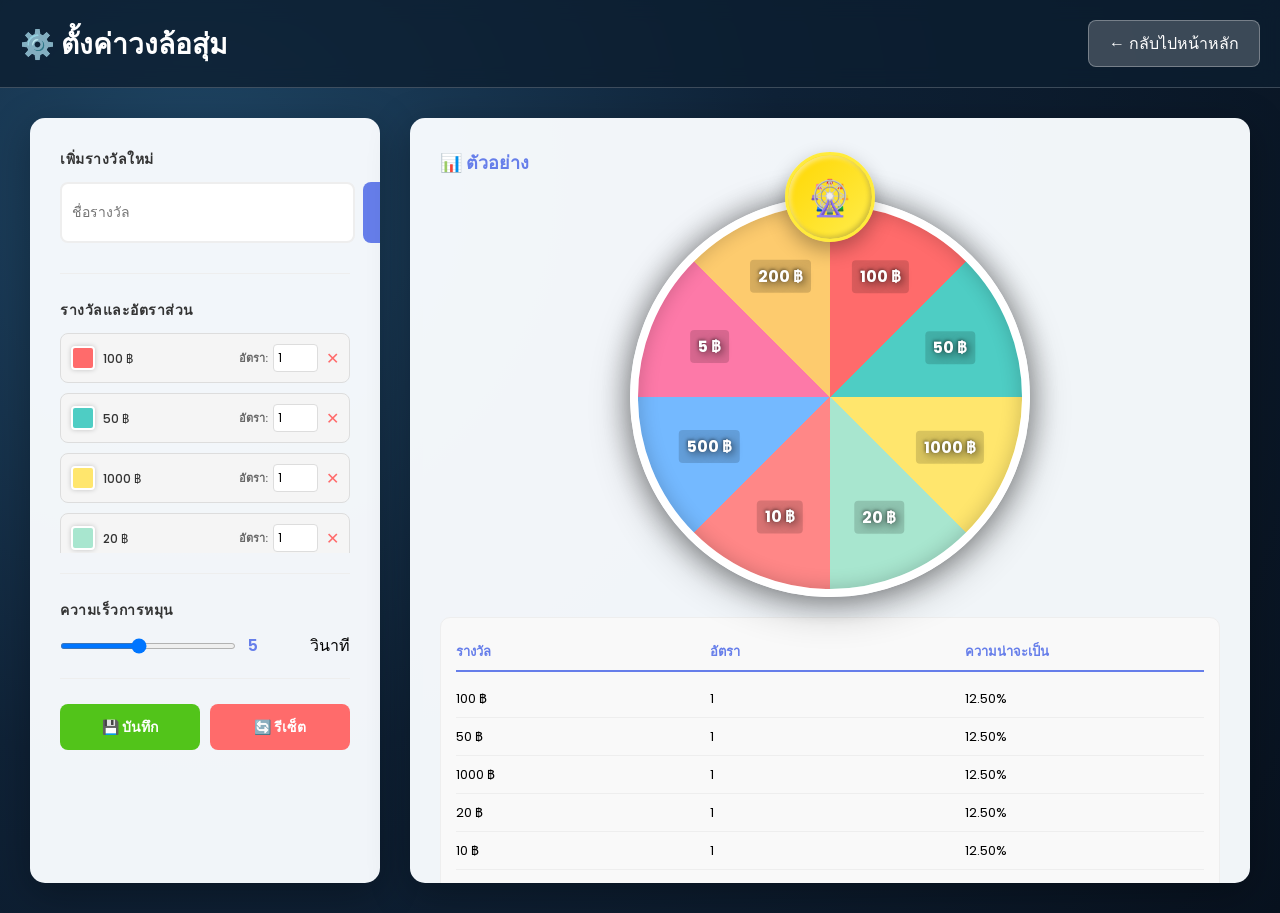
==== admin.html @ fed34795 "feat: add display page for lucky wheel with spinning functionality and prize management - Implemente" ====
<!DOCTYPE html>
<html lang="th">
<head>
    <meta charset="UTF-8">
    <meta name="viewport" content="width=device-width, initial-scale=1.0">
    <link rel="stylesheet" href="style.css">
    <title>ตั้งค่าวงล้อ - Admin</title>
</head>
<body class="admin-page">
    <div class="admin-wrapper">
        <!-- Header -->
        <div class="admin-header">
            <div class="header-content">
                <h1>⚙️ ตั้งค่าวงล้อสุ่ม</h1>
                <a href="index.html" class="back-button">← กลับไปหน้าหลัก</a>
            </div>
        </div>

        <!-- Admin Content -->
        <div class="admin-content">
            <!-- Control Panel -->
            <div class="control-panel">
                <div class="panel-section">
                    <h2>เพิ่มรางวัลใหม่</h2>
                    <div class="input-group">
                        <input type="text" id="prizeInput" placeholder="ชื่อรางวัล" maxlength="20">
                        <button onclick="addPrize()">➕ เพิ่ม</button>
                    </div>
                </div>

                <div class="panel-section">
                    <h2>รางวัลและอัตราส่วน</h2>
                    <div id="prizeList" class="prize-list"></div>
                </div>

                <div class="panel-section">
                    <h2>ความเร็วการหมุน</h2>
                    <div class="speed-control">
                        <input type="range" id="spinSpeed" min="1" max="10" value="5" oninput="updateSpeed()">
                        <span id="speedValue">5</span> วินาที
                    </div>
                </div>

                <div class="panel-buttons">
                    <button onclick="savePrizeSettings()" class="btn-save">💾 บันทึก</button>
                    <button onclick="resetWheel()" class="btn-reset">🔄 รีเซ็ต</button>
                </div>
            </div>

            <!-- Preview Panel -->
            <div class="preview-panel">
                <h2>📊 ตัวอย่าง</h2>
                <div class="preview-wheel-container">
                    <div class="spinner-btn"></div>
                    <div class="wheel" id="previewWheel"></div>
                </div>
                <div class="stats-box">
                    <div id="statsContent"></div>
                </div>
            </div>
        </div>
    </div>

    <script src="shared.js"></script>
    <script src="admin.js"></script>
</body>
</html>
---- style.css ----
@import url(https://fonts.googleapis.com/css?family=Poppins:200,300,400,500,600,700,800,900&display=swap);

*{
    margin: 0;
    padding: 0;
    box-sizing: border-box;
    font-family: 'Poppins', sans-serif;
}

/* ===== DISPLAY PAGE (FRONTEND) ===== */
body.display-page {
    display: flex;
    justify-content: center;
    align-items: center;
    min-height: 100vh;
    background: radial-gradient(circle at 15% 20%, #1f4665 0%, #0f2237 45%, #08121f 100%);
    padding: 20px;
}

.display-container {
    display: flex;
    flex-direction: column;
    align-items: center;
    gap: 20px;
    width: 100%;
    max-width: 760px;
}

.display-header {
    text-align: center;
    color: white;
}

.display-header h1 {
    font-size: 32px;
    margin-bottom: 10px;
}

.display-header .admin-link {
    display: none;
}

.admin-link {
    display: inline-block;
    background: rgba(255, 255, 255, 0.2);
    color: white;
    padding: 8px 16px;
    border-radius: 20px;
    text-decoration: none;
    font-size: 14px;
    transition: all 0.3s ease;
    border: 1px solid rgba(255, 255, 255, 0.3);
}

.admin-link:hover {
    background: rgba(255, 255, 255, 0.3);
    transform: translateY(-2px);
}

.wheel-display {
    position: relative;
    width: 100%;
    aspect-ratio: 1;
    max-width: 450px;
    display: flex;
    justify-content: center;
    align-items: center;
    margin-top: 28px;
}

.wheel-pointer {
    position: absolute;
    top: 38px;
    left: 50%;
    transform: translateX(-50%);
    width: 0;
    height: 0;
    border-left: 18px solid transparent;
    border-right: 18px solid transparent;
    border-top: 30px solid #ffcf33;
    z-index: 12;
    filter: drop-shadow(0 8px 12px rgba(0, 0, 0, 0.45));
}

.wheel-pointer::before {
    content: '';
    position: absolute;
    top: -34px;
    left: -14px;
    border-left: 14px solid transparent;
    border-right: 14px solid transparent;
    border-top: 24px solid #fff7d6;
}

.display-info {
    text-align: center;
    color: rgba(255, 255, 255, 0.8);
    font-size: 14px;
}

/* ===== ADMIN PAGE (BACKEND) ===== */
body.admin-page {
    background: radial-gradient(circle at 15% 20%, #1f4665 0%, #0f2237 45%, #08121f 100%);
    min-height: 100vh;
    display: flex;
    flex-direction: column;
}

.admin-wrapper {
    flex: 1;
    display: flex;
    flex-direction: column;
}

.admin-header {
    background: rgba(12, 30, 48, 0.78);
    color: white;
    padding: 20px;
    border-bottom: 1px solid rgba(255, 255, 255, 0.2);
    backdrop-filter: blur(10px);
}

.header-content {
    max-width: 1400px;
    margin: 0 auto;
    display: flex;
    justify-content: space-between;
    align-items: center;
    width: 100%;
}

.admin-header h1 {
    font-size: 28px;
    margin: 0;
}

.back-button {
    background: rgba(255, 255, 255, 0.2);
    color: white;
    padding: 10px 20px;
    border-radius: 8px;
    text-decoration: none;
    transition: all 0.3s ease;
    border: 1px solid rgba(255, 255, 255, 0.3);
}

.back-button:hover {
    background: rgba(255, 255, 255, 0.3);
    transform: translateX(-5px);
}

.admin-content {
    flex: 1;
    display: flex;
    gap: 30px;
    padding: 30px;
    max-width: 1400px;
    margin: 0 auto;
    width: 100%;
    overflow-y: auto;
}

.control-panel {
    flex: 0 0 350px;
    background: rgba(249, 252, 255, 0.97);
    padding: 30px;
    border-radius: 15px;
    box-shadow: 0 10px 40px rgba(0, 0, 0, 0.3);
    max-height: 85vh;
    overflow-y: auto;
}

.control-panel h2 {
    color: #667eea;
    margin-bottom: 20px;
    font-size: 18px;
}

.panel-section {
    margin-bottom: 25px;
    padding-bottom: 20px;
    border-bottom: 1px solid #eee;
}

.panel-section:last-of-type {
    border-bottom: none;
}

.panel-section h2 {
    color: #333;
    font-size: 14px;
    margin-bottom: 12px;
    text-transform: uppercase;
    letter-spacing: 0.5px;
}

.input-group {
    display: flex;
    gap: 8px;
    margin-bottom: 10px;
}

.input-group input[type="text"],
.input-group input[type="color"],
.input-group input[type="range"] {
    padding: 10px;
    border: 2px solid #eee;
    border-radius: 8px;
    font-size: 14px;
    transition: all 0.3s ease;
}

.input-group input[type="text"] {
    flex: 1;
}

.input-group input[type="text"]:focus {
    outline: none;
    border-color: #667eea;
    box-shadow: 0 0 10px rgba(102, 126, 234, 0.2);
}

.input-group input[type="color"] {
    width: 50px;
    cursor: pointer;
}

.input-group button {
    padding: 10px 16px;
    background: #667eea;
    color: white;
    border: none;
    border-radius: 8px;
    cursor: pointer;
    font-weight: 600;
    transition: background 0.3s ease;
}

.input-group button:hover {
    background: #764ba2;
}

.speed-control {
    display: flex;
    align-items: center;
    gap: 12px;
}

.speed-control input[type="range"] {
    flex: 1;
    height: 6px;
    cursor: pointer;
}

.speed-control span {
    font-weight: 600;
    color: #667eea;
    min-width: 50px;
}

.panel-buttons {
    display: flex;
    gap: 10px;
    margin-top: 20px;
}

.btn-save {
    flex: 1;
    padding: 12px;
    background: #52c41a;
    color: white;
    border: none;
    border-radius: 8px;
    cursor: pointer;
    font-weight: 600;
    transition: background 0.3s ease;
    font-size: 14px;
}

.btn-save:hover {
    background: #45a517;
}

.btn-reset {
    flex: 1;
    padding: 12px;
    background: #ff6b6b;
    color: white;
    border: none;
    border-radius: 8px;
    cursor: pointer;
    font-weight: 600;
    transition: background 0.3s ease;
    font-size: 14px;
}

.btn-reset:hover {
    background: #ff5252;
}

/* Prize List */
.prize-list {
    display: flex;
    flex-direction: column;
    gap: 10px;
    max-height: 220px;
    overflow-y: auto;
}

.prize-item {
    display: flex;
    align-items: center;
    gap: 8px;
    background: #f5f5f5;
    padding: 10px;
    border-radius: 8px;
    font-size: 12px;
    color: #333;
    border: 1px solid #ddd;
    flex-wrap: wrap;
}

.prize-color {
    width: 24px;
    height: 24px;
    border-radius: 4px;
    border: 2px solid white;
    box-shadow: 0 0 5px rgba(0, 0, 0, 0.2);
    flex-shrink: 0;
}

.prize-name {
    flex: 1;
    font-weight: 500;
    min-width: 60px;
}

.prize-odds {
    display: flex;
    align-items: center;
    gap: 5px;
}

.prize-odds input {
    width: 45px;
    padding: 4px;
    border: 1px solid #ddd;
    border-radius: 4px;
    font-size: 12px;
}

.prize-odds label {
    font-size: 11px;
    color: #666;
    font-weight: 600;
}

.btn-remove {
    background: none;
    border: none;
    color: #ff6b6b;
    cursor: pointer;
    font-size: 16px;
    padding: 0;
    flex-shrink: 0;
    transition: color 0.2s ease;
}

.btn-remove:hover {
    color: #ff0000;
}

/* Preview Panel */
.preview-panel {
    flex: 1;
    background: rgba(249, 252, 255, 0.97);
    padding: 30px;
    border-radius: 15px;
    box-shadow: 0 10px 40px rgba(0, 0, 0, 0.3);
    display: flex;
    flex-direction: column;
    gap: 20px;
    max-height: 85vh;
    overflow-y: auto;
}

.preview-panel h2 {
    color: #667eea;
    font-size: 18px;
    margin: 0;
}

.preview-wheel-container {
    position: relative;
    width: 100%;
    aspect-ratio: 1;
    display: flex;
    justify-content: center;
    align-items: center;
}

.stats-box {
    background: #f9f9f9;
    border: 1px solid #eee;
    border-radius: 10px;
    padding: 15px;
}

.stats-table {
    font-size: 13px;
}

.stats-row {
    display: grid;
    grid-template-columns: 1fr 1fr 1fr;
    gap: 15px;
    padding: 8px 0;
    border-bottom: 1px solid #eee;
    align-items: center;
}

.stats-row.header {
    font-weight: 700;
    color: #667eea;
    border-bottom: 2px solid #667eea;
    margin-bottom: 8px;
}

.stats-row.inactive {
    opacity: 0.5;
    color: #999;
}

.stats-footer {
    padding: 10px 0;
    margin-top: 10px;
    padding-top: 10px;
    border-top: 1px solid #eee;
    font-weight: 600;
    color: #667eea;
    text-align: right;
}

/* ===== WHEEL STYLES (SHARED) ===== */
.wheel {
    position: relative;
    width: 100%;
    max-width: 400px;
    aspect-ratio: 1;
    border-radius: 50%;
    box-shadow: 0 0 30px rgba(0, 0, 0, 0.4), inset 0 0 20px rgba(0, 0, 0, 0.2), 0 10px 40px rgba(0, 0, 0, 0.3);
    background: conic-gradient(
        from 0deg,
        #ff6b6b 0deg 45deg,
        #4ecdc4 45deg 90deg,
        #ffe66d 90deg 135deg,
        #a8e6cf 135deg 180deg,
        #ff8787 180deg 225deg,
        #74b9ff 225deg 270deg,
        #fd79a8 270deg 315deg,
        #fdcb6e 315deg 360deg
    );
    border: 8px solid white;
    display: flex;
    align-items: center;
    justify-content: center;
    position: relative;
}

.wheel .number {
    position: absolute;
    width: 100%;
    height: 100%;
    display: flex;
    justify-content: center;
    align-items: center;
    transform-origin: 50% 50%;
}

.wheel .number span {
    position: absolute;
    background: transparent;
    display: flex;
    justify-content: center;
    align-items: center;
    font-size: 16px;
    font-weight: 700;
    color: white;
    text-shadow: 2px 2px 8px rgba(0, 0, 0, 0.6), -1px -1px 3px rgba(0, 0, 0, 0.4);
    transition: all 0.3s ease;
    white-space: nowrap;
    padding: 4px 8px;
    border-radius: 4px;
    background: rgba(0, 0, 0, 0.15);
    --label-radius: 130px;
}

.wheel .number span:hover {
    font-size: 18px;
    background: rgba(0, 0, 0, 0.3);
}

.wheel {
    animation: none;
    transition: transform 160ms linear;
    will-change: transform;
}

.wheel.spinning {
    animation: spin 5s cubic-bezier(0.25, 0.46, 0.45, 0.94);
}

@keyframes spin {
    0% { transform: rotate(0deg); }
    100% { transform: rotate(3600deg); }
}

/* Spinner Button */
.spinner-btn {
    position: absolute;
    width: 90px;
    height: 90px;
    background: linear-gradient(135deg, #ffd700 0%, #ffed4e 100%);
    border-radius: 50%;
    top: -45px;
    left: 50%;
    transform: translateX(-50%);
    z-index: 8;
    cursor: pointer;
    display: flex;
    justify-content: center;
    align-items: center;
    font-size: 40px;
    font-weight: bold;
    color: white;
    box-shadow: 0 8px 20px rgba(0, 0, 0, 0.3), inset -2px -2px 5px rgba(0, 0, 0, 0.2), inset 2px 2px 5px rgba(255, 255, 255, 0.5);
    transition: all 0.3s ease;
    user-select: none;
    border: 3px solid #ffeb3b;
}

.spinner-btn:hover {
    transform: translateX(-50%) scale(1.08);
    box-shadow: 0 12px 25px rgba(0, 0, 0, 0.4), inset -2px -2px 5px rgba(0, 0, 0, 0.2), inset 2px 2px 5px rgba(255, 255, 255, 0.5);
}

.spinner-btn::after {
    content: '🎡';
    font-size: 35px;
}

.spinner-btn.spinning {
    animation: pulse 0.5s infinite;
}

@keyframes pulse {
    0%, 100% { transform: translateX(-50%) scale(1); }
    50% { transform: translateX(-50%) scale(1.05); }
}

/* Result Display */
.result-display {
    position: absolute;
    bottom: -70px;
    left: 50%;
    transform: translateX(-50%);
    background: linear-gradient(135deg, rgba(255, 255, 255, 0.98) 0%, rgba(255, 255, 255, 0.95) 100%);
    padding: 18px 50px;
    border-radius: 12px;
    font-size: 20px;
    font-weight: 700;
    color: #667eea;
    opacity: 0;
    transition: opacity 0.3s ease;
    box-shadow: 0 10px 35px rgba(0, 0, 0, 0.2);
    white-space: nowrap;
    border: 2px solid #667eea;
}

.result-display.show {
    opacity: 1;
}

/* ===== RESPONSIVE ===== */
@media (max-width: 1200px) {
    .admin-content {
        flex-direction: column;
        gap: 20px;
    }

    .control-panel {
        flex: 0 0 auto;
    }

    .preview-panel {
        flex: 1;
    }
}

@media (max-width: 768px) {
    body.display-page {
        padding: 10px;
    }

    .display-container {
        gap: 15px;
    }

    .display-header h1 {
        font-size: 24px;
    }

    .admin-content {
        padding: 15px;
        gap: 15px;
    }

    .control-panel {
        flex: 0 0 auto;
        padding: 20px;
        max-height: none;
    }

    .preview-panel {
        padding: 20px;
        max-height: none;
    }

    .wheel {
        max-width: 300px;
    }

    .spinner-btn {
        width: 70px;
        height: 70px;
        border: 2px solid #ffeb3b;
        top: -35px;
    }

    .spinner-btn::after {
        font-size: 28px;
    }

    .wheel .number span {
        font-size: 14px;
        --label-radius: 98px;
    }

    .result-display {
        font-size: 16px;
        padding: 12px 30px;
        border: 1px solid #667eea;
        bottom: -60px;
    }

    .panel-section {
        margin-bottom: 18px;
        padding-bottom: 15px;
    }

    .prize-item {
        flex-direction: column;
        align-items: flex-start;
    }

    .prize-name {
        width: 100%;
    }

    .prize-odds {
        width: 100%;
        justify-content: space-between;
    }
}
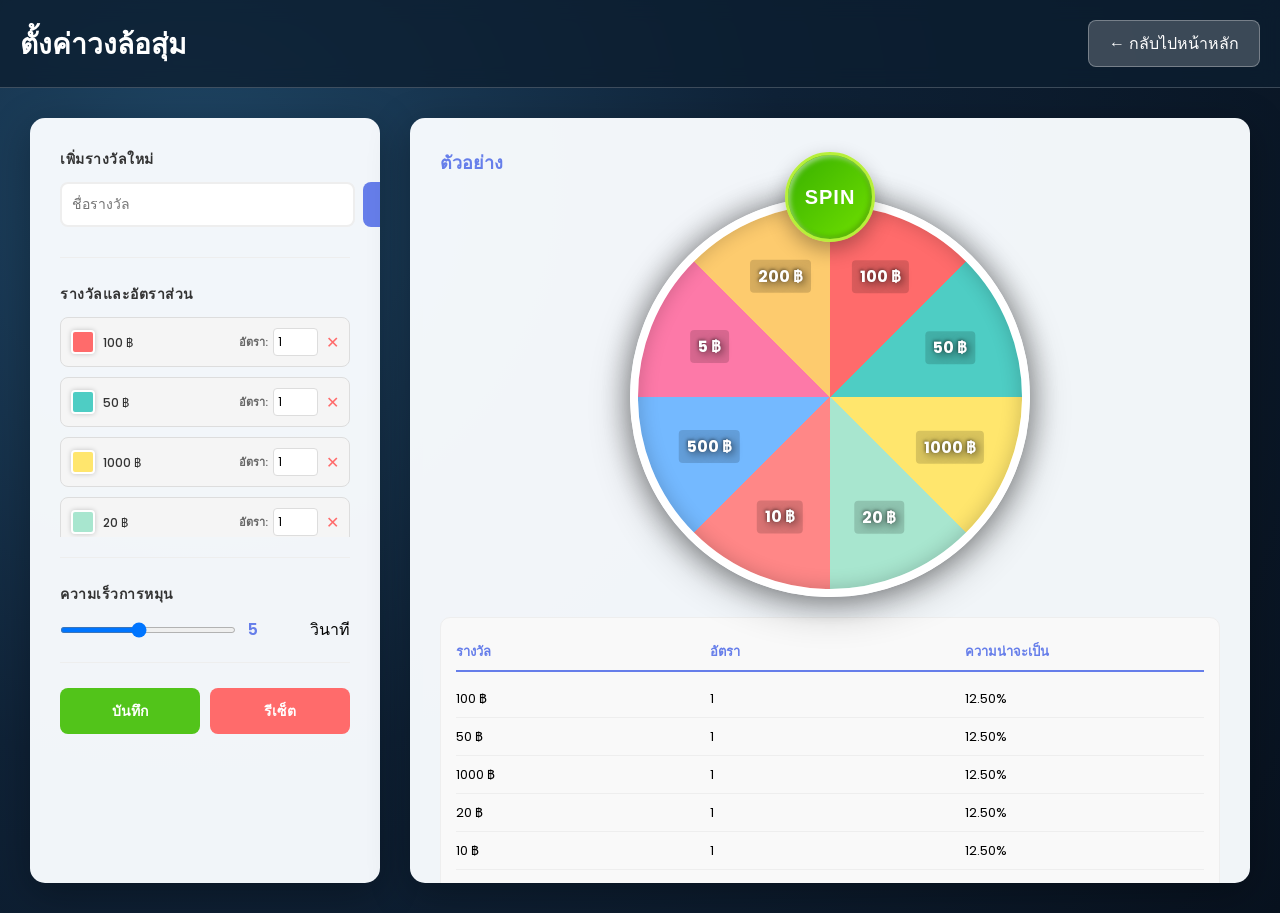
==== commit fc57833a: "fix ui button" ====
--- a/admin.html
+++ b/admin.html
@@ -8,23 +8,22 @@
 </head>
 <body class="admin-page">
     <div class="admin-wrapper">
-        <!-- Header -->
+  
         <div class="admin-header">
             <div class="header-content">
-                <h1>⚙️ ตั้งค่าวงล้อสุ่ม</h1>
+                <h1> ตั้งค่าวงล้อสุ่ม</h1>
                 <a href="index.html" class="back-button">← กลับไปหน้าหลัก</a>
             </div>
         </div>
 
-        <!-- Admin Content -->
         <div class="admin-content">
-            <!-- Control Panel -->
+            
             <div class="control-panel">
                 <div class="panel-section">
                     <h2>เพิ่มรางวัลใหม่</h2>
                     <div class="input-group">
                         <input type="text" id="prizeInput" placeholder="ชื่อรางวัล" maxlength="20">
-                        <button onclick="addPrize()">➕ เพิ่ม</button>
+                        <button onclick="addPrize()"> เพิ่ม</button>
                     </div>
                 </div>
 
@@ -42,14 +41,14 @@
                 </div>
 
                 <div class="panel-buttons">
-                    <button onclick="savePrizeSettings()" class="btn-save">💾 บันทึก</button>
-                    <button onclick="resetWheel()" class="btn-reset">🔄 รีเซ็ต</button>
+                    <button onclick="savePrizeSettings()" class="btn-save">บันทึก</button>
+                    <button onclick="resetWheel()" class="btn-reset">รีเซ็ต</button>
                 </div>
             </div>
 
-            <!-- Preview Panel -->
+        
             <div class="preview-panel">
-                <h2>📊 ตัวอย่าง</h2>
+                <h2> ตัวอย่าง</h2>
                 <div class="preview-wheel-container">
                     <div class="spinner-btn"></div>
                     <div class="wheel" id="previewWheel"></div>
--- a/style.css
+++ b/style.css
@@ -520,7 +520,7 @@
     position: absolute;
     width: 90px;
     height: 90px;
-    background: linear-gradient(135deg, #ffd700 0%, #ffed4e 100%);
+    background: linear-gradient(135deg, #38b000 0%, #70e000 100%);
     border-radius: 50%;
     top: -45px;
     left: 50%;
@@ -536,17 +536,20 @@
     box-shadow: 0 8px 20px rgba(0, 0, 0, 0.3), inset -2px -2px 5px rgba(0, 0, 0, 0.2), inset 2px 2px 5px rgba(255, 255, 255, 0.5);
     transition: all 0.3s ease;
     user-select: none;
-    border: 3px solid #ffeb3b;
+    border: 3px solid #b7ef3a;
 }
 
 .spinner-btn:hover {
     transform: translateX(-50%) scale(1.08);
     box-shadow: 0 12px 25px rgba(0, 0, 0, 0.4), inset -2px -2px 5px rgba(0, 0, 0, 0.2), inset 2px 2px 5px rgba(255, 255, 255, 0.5);
+    background: linear-gradient(135deg, #2d9d00 0%, #5fd400 100%);
 }
 
 .spinner-btn::after {
-    content: '🎡';
-    font-size: 35px;
+    content: 'SPIN';
+    font-size: 20px;
+    letter-spacing: 1px;
+    font-weight: 800;
 }
 
 .spinner-btn.spinning {
@@ -633,12 +636,12 @@
     .spinner-btn {
         width: 70px;
         height: 70px;
-        border: 2px solid #ffeb3b;
+        border: 2px solid #b7ef3a;
         top: -35px;
     }
 
     .spinner-btn::after {
-        font-size: 28px;
+        font-size: 16px;
     }
 
     .wheel .number span {
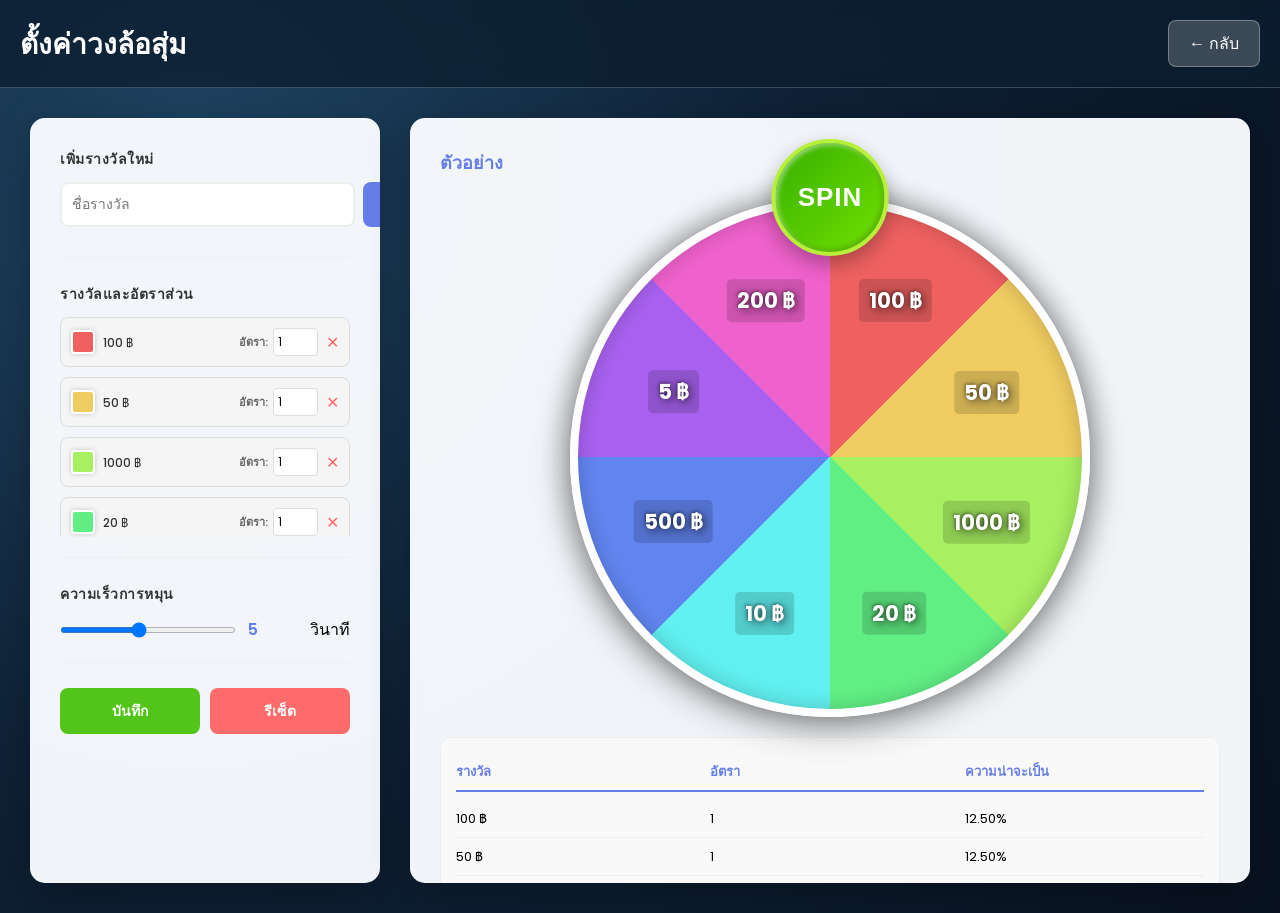
==== commit 8e454950: "add home" ====
--- a/admin.html
+++ b/admin.html
@@ -12,7 +12,7 @@
         <div class="admin-header">
             <div class="header-content">
                 <h1> ตั้งค่าวงล้อสุ่ม</h1>
-                <a href="index.html" class="back-button">← กลับไปหน้าหลัก</a>
+                <a href="home.html" class="back-button">← กลับ</a>
             </div>
         </div>
 
--- a/style.css
+++ b/style.css
@@ -7,6 +7,13 @@
     font-family: 'Poppins', sans-serif;
 }
 
+html,
+body {
+    width: 100%;
+    min-height: 100%;
+    background: #0f2237;
+}
+
 /* ===== DISPLAY PAGE (FRONTEND) ===== */
 body.display-page {
     display: flex;
@@ -15,6 +22,8 @@
     min-height: 100vh;
     background: radial-gradient(circle at 15% 20%, #1f4665 0%, #0f2237 45%, #08121f 100%);
     padding: 20px;
+    background-size: cover;
+    background-repeat: no-repeat;
 }
 
 .display-container {
@@ -23,17 +32,46 @@
     align-items: center;
     gap: 20px;
     width: 100%;
-    max-width: 760px;
+    max-width: 988px;
 }
 
 .display-header {
     text-align: center;
     color: white;
+    width: 100%;
+}
+
+.display-header .header-top {
+    display: flex;
+    justify-content: space-between;
+    align-items: center;
+    gap: 20px;
+    margin-bottom: 10px;
+}
+
+.display-header .back-button {
+    background: rgba(255, 255, 255, 0.2);
+    color: white;
+    padding: 8px 16px;
+    border-radius: 8px;
+    text-decoration: none;
+    transition: all 0.3s ease;
+    border: 1px solid rgba(255, 255, 255, 0.3);
+    font-size: 14px;
+}
+
+.display-header .back-button:hover {
+    background: rgba(255, 255, 255, 0.3);
+    transform: translateX(-5px);
+}
+
+.header-spacer {
+    width: auto;
 }
 
 .display-header h1 {
-    font-size: 32px;
-    margin-bottom: 10px;
+    font-size: 42px;
+    flex: 1;
 }
 
 .display-header .admin-link {
@@ -61,23 +99,23 @@
     position: relative;
     width: 100%;
     aspect-ratio: 1;
-    max-width: 450px;
+    max-width: 585px;
     display: flex;
     justify-content: center;
     align-items: center;
-    margin-top: 28px;
+    margin-top: 36px;
 }
 
 .wheel-pointer {
     position: absolute;
-    top: 38px;
+    top: 49px;
     left: 50%;
     transform: translateX(-50%);
     width: 0;
     height: 0;
-    border-left: 18px solid transparent;
-    border-right: 18px solid transparent;
-    border-top: 30px solid #ffcf33;
+    border-left: 23px solid transparent;
+    border-right: 23px solid transparent;
+    border-top: 39px solid #ffcf33;
     z-index: 12;
     filter: drop-shadow(0 8px 12px rgba(0, 0, 0, 0.45));
 }
@@ -85,17 +123,17 @@
 .wheel-pointer::before {
     content: '';
     position: absolute;
-    top: -34px;
-    left: -14px;
-    border-left: 14px solid transparent;
-    border-right: 14px solid transparent;
-    border-top: 24px solid #fff7d6;
+    top: -44px;
+    left: -18px;
+    border-left: 18px solid transparent;
+    border-right: 18px solid transparent;
+    border-top: 31px solid #fff7d6;
 }
 
 .display-info {
     text-align: center;
     color: rgba(255, 255, 255, 0.8);
-    font-size: 14px;
+    font-size: 18px;
 }
 
 /* ===== ADMIN PAGE (BACKEND) ===== */
@@ -445,7 +483,7 @@
 .wheel {
     position: relative;
     width: 100%;
-    max-width: 400px;
+    max-width: 520px;
     aspect-ratio: 1;
     border-radius: 50%;
     box-shadow: 0 0 30px rgba(0, 0, 0, 0.4), inset 0 0 20px rgba(0, 0, 0, 0.2), 0 10px 40px rgba(0, 0, 0, 0.3);
@@ -460,7 +498,7 @@
         #fd79a8 270deg 315deg,
         #fdcb6e 315deg 360deg
     );
-    border: 8px solid white;
+    border: 10px solid white;
     display: flex;
     align-items: center;
     justify-content: center;
@@ -483,16 +521,16 @@
     display: flex;
     justify-content: center;
     align-items: center;
-    font-size: 16px;
+    font-size: 21px;
     font-weight: 700;
     color: white;
     text-shadow: 2px 2px 8px rgba(0, 0, 0, 0.6), -1px -1px 3px rgba(0, 0, 0, 0.4);
     transition: all 0.3s ease;
     white-space: nowrap;
-    padding: 4px 8px;
-    border-radius: 4px;
+    padding: 5px 10px;
+    border-radius: 5px;
     background: rgba(0, 0, 0, 0.15);
-    --label-radius: 130px;
+    --label-radius: 169px;
 }
 
 .wheel .number span:hover {
@@ -518,11 +556,11 @@
 /* Spinner Button */
 .spinner-btn {
     position: absolute;
-    width: 90px;
-    height: 90px;
+    width: 117px;
+    height: 117px;
     background: linear-gradient(135deg, #38b000 0%, #70e000 100%);
     border-radius: 50%;
-    top: -45px;
+    top: -58px;
     left: 50%;
     transform: translateX(-50%);
     z-index: 8;
@@ -536,7 +574,7 @@
     box-shadow: 0 8px 20px rgba(0, 0, 0, 0.3), inset -2px -2px 5px rgba(0, 0, 0, 0.2), inset 2px 2px 5px rgba(255, 255, 255, 0.5);
     transition: all 0.3s ease;
     user-select: none;
-    border: 3px solid #b7ef3a;
+    border: 4px solid #b7ef3a;
 }
 
 .spinner-btn:hover {
@@ -547,7 +585,7 @@
 
 .spinner-btn::after {
     content: 'SPIN';
-    font-size: 20px;
+    font-size: 26px;
     letter-spacing: 1px;
     font-weight: 800;
 }
@@ -564,20 +602,20 @@
 /* Result Display */
 .result-display {
     position: absolute;
-    bottom: -70px;
+    bottom: -91px;
     left: 50%;
     transform: translateX(-50%);
     background: linear-gradient(135deg, rgba(255, 255, 255, 0.98) 0%, rgba(255, 255, 255, 0.95) 100%);
-    padding: 18px 50px;
-    border-radius: 12px;
-    font-size: 20px;
+    padding: 23px 65px;
+    border-radius: 16px;
+    font-size: 26px;
     font-weight: 700;
     color: #667eea;
     opacity: 0;
     transition: opacity 0.3s ease;
     box-shadow: 0 10px 35px rgba(0, 0, 0, 0.2);
     white-space: nowrap;
-    border: 2px solid #667eea;
+    border: 3px solid #667eea;
 }
 
 .result-display.show {
@@ -675,3 +713,169 @@
         justify-content: space-between;
     }
 }
+
+/* ===== HOME PAGE ===== */
+body.home-page {
+    display: flex;
+    justify-content: center;
+    align-items: center;
+    min-height: 100vh;
+    background: radial-gradient(circle at 15% 20%, #1f4665 0%, #0f2237 45%, #08121f 100%);
+    padding: 20px;
+    background-size: cover;
+    background-repeat: no-repeat;
+}
+
+.home-container {
+    display: flex;
+    flex-direction: column;
+    align-items: center;
+    gap: 50px;
+    max-width: 900px;
+}
+
+.home-header {
+    text-align: center;
+    color: white;
+}
+
+.home-header h1 {
+    font-size: 56px;
+    margin-bottom: 10px;
+    font-weight: 700;
+}
+
+.home-header p {
+    font-size: 20px;
+    color: rgba(255, 255, 255, 0.8);
+    font-weight: 300;
+    letter-spacing: 2px;
+}
+
+.home-content {
+    display: grid;
+    grid-template-columns: repeat(auto-fit, minmax(280px, 1fr));
+    gap: 40px;
+    width: 100%;
+    max-width: 600px;
+}
+
+.menu-card {
+    perspective: 1000px;
+}
+
+.menu-link {
+    display: flex;
+    flex-direction: column;
+    align-items: center;
+    justify-content: center;
+    gap: 20px;
+    padding: 50px 30px;
+    background: linear-gradient(135deg, rgba(102, 126, 234, 0.2) 0%, rgba(122, 75, 162, 0.2) 100%);
+    border: 2px solid rgba(255, 255, 255, 0.2);
+    border-radius: 20px;
+    text-decoration: none;
+    color: white;
+    transition: all 0.4s cubic-bezier(0.25, 0.46, 0.45, 0.94);
+    backdrop-filter: blur(10px);
+    position: relative;
+    overflow: hidden;
+}
+
+.menu-link::before {
+    content: '';
+    position: absolute;
+    top: 0;
+    left: -100%;
+    width: 100%;
+    height: 100%;
+    background: linear-gradient(135deg, rgba(255, 255, 255, 0.1) 0%, rgba(255, 255, 255, 0.05) 100%);
+    transition: left 0.4s ease;
+    z-index: 0;
+}
+
+.menu-link:hover::before {
+    left: 100%;
+}
+
+.menu-link:hover {
+    transform: translateY(-10px) scale(1.02);
+    border-color: rgba(255, 255, 255, 0.4);
+    background: linear-gradient(135deg, rgba(102, 126, 234, 0.3) 0%, rgba(122, 75, 162, 0.3) 100%);
+    box-shadow: 0 20px 50px rgba(102, 126, 234, 0.3), 0 0 30px rgba(255, 255, 255, 0.1);
+}
+
+.menu-icon {
+    font-size: 60px;
+    position: relative;
+    z-index: 1;
+    animation: float 3s ease-in-out infinite;
+}
+
+.menu-card:nth-child(1) .menu-icon {
+    animation-delay: 0s;
+}
+
+.menu-card:nth-child(2) .menu-icon {
+    animation-delay: 0.2s;
+}
+
+@keyframes float {
+    0%, 100% { transform: translateY(0px); }
+    50% { transform: translateY(-15px); }
+}
+
+.menu-link h2 {
+    font-size: 24px;
+    margin: 0;
+    font-weight: 600;
+    position: relative;
+    z-index: 1;
+}
+
+.menu-link p {
+    font-size: 14px;
+    color: rgba(255, 255, 255, 0.8);
+    text-align: center;
+    margin: 0;
+    position: relative;
+    z-index: 1;
+}
+
+.display-link:hover h2,
+.admin-link-menu:hover h2 {
+    color: #ffcf33;
+}
+
+/* Responsive */
+@media (max-width: 768px) {
+    .home-header h1 {
+        font-size: 36px;
+    }
+
+    .home-header p {
+        font-size: 16px;
+    }
+
+    .home-content {
+        grid-template-columns: 1fr;
+        gap: 30px;
+        max-width: 100%;
+    }
+
+    .menu-link {
+        padding: 40px 25px;
+    }
+
+    .menu-icon {
+        font-size: 48px;
+    }
+
+    .menu-link h2 {
+        font-size: 20px;
+    }
+
+    .menu-link p {
+        font-size: 13px;
+    }
+}
